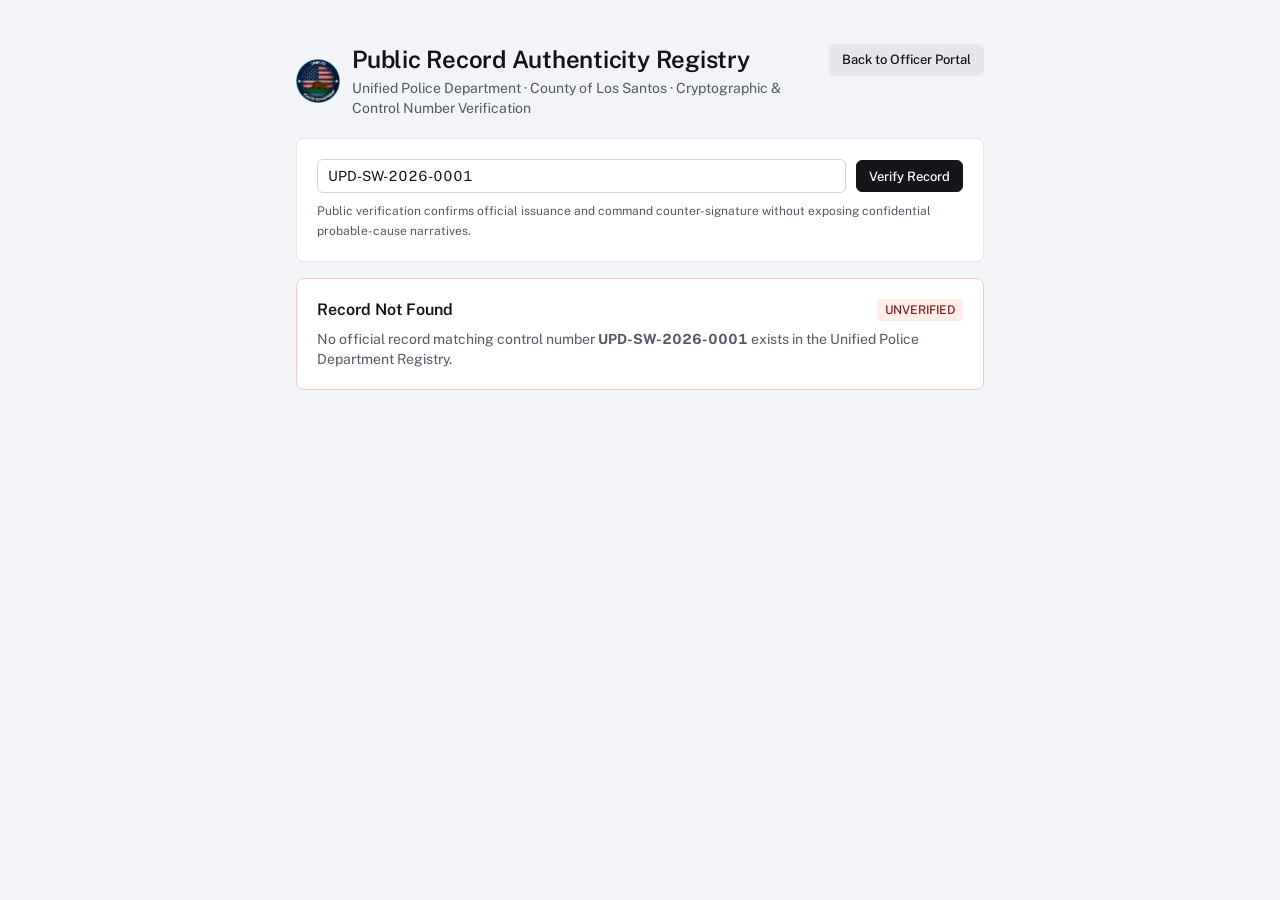
==== verify.html @ 5ce4b940 "Hide all IDs and bot IP on site UI, streamline Discord OAuth2 + discreet Command Recovery Login" ====
<!DOCTYPE html>
<html lang="en">
<head>
  <meta charset="UTF-8" />
  <meta name="viewport" content="width=device-width, initial-scale=1.0" />
  <title>UPD Official Record Verification — Public Registry</title>
  <link rel="icon" type="image/png" href="./assets/opacidade2.png" />
  <link rel="stylesheet" href="./style.css" />
  <script src="./config.js"></script>
</head>
<body>
  <main class="canvas" style="max-width:760px;margin:0 auto;padding-top:44px;">
    <div class="page-header">
      <div style="display:flex;align-items:center;gap:12px;">
        <img src="./assets/opacidade2.png" alt="UPD Crest" style="width:44px;height:44px;" />
        <div>
          <h1 class="page-title">Public Record Authenticity Registry</h1>
          <p class="page-sub">Unified Police Department · County of Los Santos · Cryptographic & Control Number Verification</p>
        </div>
      </div>
      <a class="btn btn-secondary" href="./index.html">Back to Officer Portal</a>
    </div>

    <section class="panel">
      <form id="verify-form" style="display:flex;gap:10px;align-items:center;">
        <input
          class="input mono"
          id="verify-input"
          placeholder="Enter Control Number (e.g., UPD-SW-2026-0001 or UPD-FQ-2026-0001)"
          required
        />
        <button class="btn btn-primary" type="submit">Verify Record</button>
      </form>
      <div style="margin-top:8px;font-size:12px;color:var(--muted);">
        Public verification confirms official issuance and command counter-signature without exposing confidential probable-cause narratives.
      </div>
    </section>

    <div id="verify-result"></div>
  </main>

  <script type="module">
    import { fetchPublicVerifyRecord } from "./api.js";

    const input = document.getElementById("verify-input");
    const resultBox = document.getElementById("verify-result");

    function esc(s) {
      return String(s ?? "").replace(/&/g, "&amp;").replace(/</g, "&lt;").replace(/>/g, "&gt;");
    }

    async function runVerification(ctrlNo) {
      const code = (ctrlNo || "").trim().toUpperCase();
      if (!code) return;
      input.value = code;

      const rec = await fetchPublicVerifyRecord(code);

      if (!rec) {
        resultBox.innerHTML = `
          <section class="panel" style="border-color:#f8c6c0;">
            <div style="display:flex;align-items:center;justify-content:space-between;margin-bottom:8px;">
              <h2 class="panel-title">Record Not Found</h2>
              <span class="pill pill-rejected">UNVERIFIED</span>
            </div>
            <p style="margin:0;color:var(--muted);">
              No official record matching control number <strong class="mono">${esc(code)}</strong> exists in the Unified Police Department Registry.
            </p>
          </section>
        `;
        return;
      }

      const isValid = rec.status === "APPROVED";
      resultBox.innerHTML = `
        <section class="panel">
          <div class="panel-header">
            <div style="display:flex;align-items:center;gap:12px;">
              <img src="./assets/selo.png" alt="Official Seal" style="width:52px;height:52px;" />
              <div>
                <h2 class="panel-title mono">${esc(rec.control_no)}</h2>
                <div class="panel-sub">${esc(rec.document_title)}</div>
              </div>
            </div>
            <span class="pill ${isValid ? "pill-approved" : "pill-revoked"}">
              ${isValid ? "VALID · AUTHENTICATED" : esc(rec.status)}
            </span>
          </div>

          <table class="data-table">
            <tbody>
              <tr>
                <th style="width:210px;">Control Number</th>
                <td class="mono" style="font-weight:600;">${esc(rec.control_no)}</td>
              </tr>
              <tr>
                <th>Document Classification</th>
                <td>${rec.category === "doj" ? "DOJ Judicial Filing (Superior Court)" : "Internal Departmental Certification"}</td>
              </tr>
              <tr>
                <th>Submitting / Affiant Officer</th>
                <td>${esc(rec.issued_by)}</td>
              </tr>
              <tr>
                <th>Approving Command Authority</th>
                <td>${esc(rec.approved_by)}</td>
              </tr>
              <tr>
                <th>Timestamp of Authentication</th>
                <td class="mono">${esc((rec.approved_at || "").slice(0, 19).replace("T", " "))} UTC</td>
              </tr>
              ${
                rec.revocation_note
                  ? `<tr><th>Revocation Notice</th><td style="color:var(--negative);font-weight:600;">${esc(rec.revocation_note)}</td></tr>`
                  : ""
              }
            </tbody>
          </table>
        </section>
      `;
    }

    document.getElementById("verify-form").addEventListener("submit", e => {
      e.preventDefault();
      runVerification(input.value);
    });

    const params = new URLSearchParams(window.location.search);
    const initialNo = params.get("n") || "UPD-SW-2026-0001";
    runVerification(initialNo);
  </script>
</body>
</html>
---- style.css ----
@import url('https://fonts.googleapis.com/css2?family=Mrs+Saint+Delafield&family=Newsreader:ital,opsz,wght@0,6..72,400;0,6..72,600;1,6..72,400&family=Public+Sans:wght@400;500;600;700&display=swap');

:root {
  --ground: #f2f4f7;
  --surface: #ffffff;
  --raised: #f8f9fb;
  --active: #e6e9ef;
  --border: #e5e7eb;
  --rule: #eff1f5;
  --control: #cfd5df;
  --text: #111317;
  --muted: #525866;
  --faint: #646b78;
  --primary: #141619;
  --accent: #1d5fbf;
  --navy: #111e38;
  --gold: #8c6d1f;
  --pen: #0e2954;
  --positive: #1f6f46;
  --pill-positive-bg: #dcfae5;
  --pill-positive-ink: #04250e;
  --negative: #b91c1c;
  --pill-negative-bg: #ffedea;
  --pill-negative-ink: #7f1d1d;
  --pill-warning-bg: #fffbeb;
  --pill-warning-ink: #78350f;
  --pill-warning-border: #fde68a;

  --radius-card: 8px;
  --radius-control: 6px;
  --radius-chip: 4px;
  --font: "Public Sans", -apple-system, BlinkMacSystemFont, "Segoe UI", sans-serif;
  --font-serif: "Newsreader", Georgia, serif;
  --font-sig: "Mrs Saint Delafield", cursive;
}

*, *::before, *::after {
  box-sizing: border-box;
}

html, body {
  margin: 0;
  padding: 0;
  background: var(--ground);
  color: var(--text);
  font-family: var(--font);
  font-size: 14px;
  line-height: 20px;
  -webkit-font-smoothing: antialiased;
  overflow-x: hidden;
}

.num, .mono {
  font-family: var(--font);
  font-variant-numeric: tabular-nums;
}

/* ─── Shell: Open Plane ───────────────────────────────────────────────────── */

.app-shell {
  display: grid;
  grid-template-columns: 244px minmax(0, 1fr);
  min-height: 100dvh;
}

.sidebar {
  background: var(--ground);
  border-right: 1px solid var(--border);
  padding: 20px 12px;
  display: flex;
  flex-direction: column;
  justify-content: space-between;
  position: sticky;
  top: 0;
  height: 100dvh;
}

.brand-switcher {
  display: flex;
  align-items: center;
  gap: 10px;
  padding: 6px 8px 16px;
  border-bottom: 1px solid var(--border);
  margin-bottom: 16px;
}

.brand-crest {
  width: 34px;
  height: 34px;
  border-radius: 50%;
  object-fit: cover;
  flex-shrink: 0;
}

.brand-meta {
  min-width: 0;
}

.brand-title {
  font-size: 14px;
  font-weight: 600;
  color: var(--text);
  line-height: 18px;
  white-space: nowrap;
  overflow: hidden;
  text-overflow: ellipsis;
}

.brand-sub {
  font-size: 12px;
  color: var(--muted);
  line-height: 16px;
}

.nav-group {
  margin-bottom: 22px;
}

.nav-group-label {
  font-size: 12px;
  font-weight: 500;
  color: var(--muted);
  padding: 0 10px 6px;
}

.nav-list {
  list-style: none;
  margin: 0;
  padding: 0;
  display: flex;
  flex-direction: column;
  gap: 2px;
}

.nav-btn {
  width: 100%;
  height: 32px;
  padding: 0 10px;
  border: 0;
  background: transparent;
  border-radius: var(--radius-control);
  color: var(--muted);
  font-family: var(--font);
  font-size: 14px;
  font-weight: 400;
  display: flex;
  align-items: center;
  justify-content: space-between;
  cursor: pointer;
  text-align: left;
}

.nav-btn-left {
  display: flex;
  align-items: center;
  gap: 10px;
  min-width: 0;
}

.nav-btn svg {
  width: 16px;
  height: 16px;
  stroke: currentColor;
  stroke-width: 1.6;
  fill: none;
  flex-shrink: 0;
}

.nav-btn:hover {
  color: var(--text);
  background: rgba(17, 19, 23, 0.04);
}

.nav-btn.active {
  background: var(--active);
  color: var(--text);
  font-weight: 500;
}

.nav-count {
  font-family: var(--font);
  font-size: 12px;
  color: var(--muted);
  font-variant-numeric: tabular-nums;
}

.sidebar-footer {
  border-top: 1px solid var(--border);
  padding-top: 14px;
  display: flex;
  flex-direction: column;
  gap: 10px;
}

.officer-card {
  background: var(--surface);
  border: 1px solid var(--border);
  border-radius: var(--radius-card);
  padding: 10px 12px;
}

.officer-card-top {
  display: flex;
  align-items: center;
  justify-content: space-between;
  gap: 6px;
}

.officer-name {
  font-size: 13px;
  font-weight: 600;
  color: var(--text);
}

.officer-rank {
  font-size: 12px;
  color: var(--muted);
}

.officer-sig-preview {
  font-family: var(--font-sig);
  font-size: 22px;
  line-height: 24px;
  color: var(--pen);
  margin-top: 4px;
  border-bottom: 1px solid var(--rule);
  padding-bottom: 2px;
}

/* ─── Mobile Top Bar ──────────────────────────────────────────────────────── */

.mobile-topbar {
  display: none;
  height: 48px;
  background: var(--ground);
  border-bottom: 1px solid var(--border);
  padding: 0 16px;
  align-items: center;
  justify-content: space-between;
  position: sticky;
  top: 0;
  z-index: 30;
}

/* ─── Canvas & Page Header ────────────────────────────────────────────────── */

.canvas {
  padding: 32px 36px 56px;
  max-width: 1280px;
  width: 100%;
}

.page-header {
  display: flex;
  align-items: flex-start;
  justify-content: space-between;
  gap: 16px;
  margin-bottom: 20px;
}

.page-title {
  margin: 0;
  font-size: 24px;
  font-weight: 600;
  line-height: 30px;
  letter-spacing: -0.01em;
  color: var(--text);
}

.page-sub {
  margin: 4px 0 0;
  font-size: 14px;
  color: var(--muted);
}

.header-actions {
  display: flex;
  align-items: center;
  gap: 8px;
  flex-shrink: 0;
}

/* ─── Buttons & Controls ──────────────────────────────────────────────────── */

.btn {
  height: 32px;
  padding: 0 12px;
  border-radius: var(--radius-control);
  font-family: var(--font);
  font-size: 13px;
  font-weight: 500;
  border: 1px solid var(--control);
  background: var(--surface);
  color: var(--text);
  display: inline-flex;
  align-items: center;
  gap: 6px;
  cursor: pointer;
  text-decoration: none;
  white-space: nowrap;
}

.btn:hover {
  background: var(--raised);
}

.btn-primary {
  background: var(--primary);
  color: #ffffff;
  border-color: var(--primary);
}

.btn-primary:hover {
  background: #262a30;
}

.btn-secondary {
  background: #e5e7eb;
  color: var(--text);
  border-color: transparent;
}

.btn-secondary:hover {
  background: #d8dce3;
}

.btn-danger {
  background: var(--pill-negative-bg);
  color: var(--pill-negative-ink);
  border-color: #f8c6c0;
}

.input, .select, .textarea {
  width: 100%;
  border: 1px solid var(--control);
  border-radius: var(--radius-control);
  background: var(--surface);
  color: var(--text);
  font-family: var(--font);
  font-size: 14px;
  padding: 6px 10px;
}

.input, .select {
  height: 34px;
}

.textarea {
  min-height: 82px;
  resize: vertical;
  line-height: 20px;
}

.input::placeholder, .textarea::placeholder {
  color: var(--faint);
}

.input:focus, .select:focus, .textarea:focus {
  outline: 2px solid var(--text);
  outline-offset: -1px;
}

/* ─── Divided KPI Strip (No Icons, No Sparklines, Honest Counts) ──────────── */

.kpi-strip {
  background: var(--surface);
  border: 1px solid var(--border);
  border-radius: var(--radius-card);
  display: grid;
  grid-template-columns: repeat(4, minmax(0, 1fr));
  margin-bottom: 20px;
}

.kpi-cell {
  padding: 16px 20px;
  border-right: 1px solid var(--border);
}

.kpi-cell:last-child {
  border-right: 0;
}

.kpi-label {
  font-size: 13px;
  color: var(--muted);
  margin-bottom: 6px;
}

.kpi-value {
  font-family: var(--font);
  font-size: 24px;
  font-weight: 500;
  line-height: 28px;
  color: var(--text);
  font-variant-numeric: tabular-nums;
}

.kpi-value.accent-data {
  color: var(--accent);
}

.kpi-caption {
  margin-top: 4px;
  font-size: 12px;
  color: var(--muted);
}

/* ─── Panels & Tables ─────────────────────────────────────────────────────── */

.grid-asymmetric {
  display: grid;
  grid-template-columns: minmax(0, 7fr) minmax(0, 5fr);
  gap: 16px;
  align-items: stretch;
}

.panel {
  background: var(--surface);
  border: 1px solid var(--border);
  border-radius: var(--radius-card);
  padding: 20px;
  margin-bottom: 16px;
  min-width: 0;
}

.panel-header {
  display: flex;
  align-items: center;
  justify-content: space-between;
  flex-wrap: wrap;
  gap: 12px;
  margin-bottom: 14px;
}

.panel-title {
  margin: 0;
  font-size: 16px;
  font-weight: 600;
  color: var(--text);
}

.panel-sub {
  font-size: 13px;
  color: var(--muted);
}

.table-wrap {
  width: 100%;
  overflow-x: auto;
}

.data-table {
  width: 100%;
  border-collapse: collapse;
  font-size: 14px;
}

.data-table th {
  text-align: left;
  font-size: 12px;
  font-weight: 500;
  color: var(--muted);
  padding: 8px 10px;
  border-bottom: 1px solid var(--border);
  white-space: nowrap;
}

.data-table td {
  padding: 11px 10px;
  border-bottom: 1px solid var(--rule);
  color: var(--text);
  vertical-align: middle;
}

.data-table tr:last-child td {
  border-bottom: 0;
}

.data-table th.num, .data-table td.num {
  text-align: right;
  font-family: var(--font);
  font-variant-numeric: tabular-nums;
}

/* ─── Status Pills (4.5:1 Contrast) ───────────────────────────────────────── */

.pill {
  display: inline-flex;
  align-items: center;
  height: 22px;
  padding: 0 8px;
  border-radius: var(--radius-chip);
  font-size: 12px;
  font-weight: 500;
  white-space: nowrap;
}

.pill-approved {
  background: var(--pill-positive-bg);
  color: var(--pill-positive-ink);
}

.pill-pending {
  background: var(--pill-warning-bg);
  color: var(--pill-warning-ink);
  border: 1px solid var(--pill-warning-border);
}

.pill-rejected, .pill-revoked {
  background: var(--pill-negative-bg);
  color: var(--pill-negative-ink);
}

.pill-neutral {
  background: var(--active);
  color: var(--text);
}

/* ─── Signature Element: Split Composer + Live US-Letter Sheet ────────────── */

.composer-layout {
  display: grid;
  grid-template-columns: minmax(340px, 5fr) minmax(420px, 7fr);
  gap: 20px;
  align-items: start;
}

.field-group {
  margin-bottom: 14px;
}

.field-label {
  display: flex;
  justify-content: space-between;
  font-size: 13px;
  font-weight: 500;
  color: var(--text);
  margin-bottom: 6px;
}

.field-hint {
  font-size: 12px;
  color: var(--muted);
  font-weight: 400;
}

.sheet-stage {
  background: #e5e8ef;
  border: 1px solid var(--border);
  border-radius: var(--radius-card);
  padding: 20px;
  position: sticky;
  top: 20px;
}

.sheet-toolbar {
  display: flex;
  align-items: center;
  justify-content: space-between;
  margin-bottom: 12px;
  font-size: 12px;
  color: var(--muted);
}

/* Faithful US-Letter Official Sheet Live Replica */
.us-letter-sheet {
  background: #fcfbf7;
  color: #141619;
  border: 2px solid var(--navy);
  padding: 4px;
  position: relative;
  overflow: hidden;
  font-family: var(--font-serif);
}

.us-letter-inner {
  border: 1px solid var(--gold);
  padding: 22px 24px 18px;
  position: relative;
  min-height: 690px;
  display: flex;
  flex-direction: column;
  justify-content: space-between;
}

.sheet-watermark {
  position: absolute;
  top: 50%;
  left: 50%;
  width: 280px;
  height: 280px;
  transform: translate(-50%, -50%);
  opacity: 0.075;
  pointer-events: none;
  z-index: 0;
}

.sheet-draft-stamp {
  position: absolute;
  top: 46%;
  left: 50%;
  transform: translate(-50%, -50%) rotate(-32deg);
  font-family: var(--font);
  font-size: 28px;
  font-weight: 700;
  color: rgba(158, 27, 27, 0.13);
  white-space: nowrap;
  pointer-events: none;
  z-index: 1;
  letter-spacing: 0.04em;
}

.sheet-content {
  position: relative;
  z-index: 2;
}

.sheet-masthead {
  display: flex;
  align-items: center;
  justify-content: space-between;
  gap: 12px;
  padding-bottom: 8px;
  border-bottom: 2px solid var(--navy);
  margin-bottom: 2px;
}

.sheet-masthead-left {
  display: flex;
  align-items: center;
  gap: 10px;
}

.sheet-masthead-left img {
  width: 44px;
  height: 44px;
  object-fit: contain;
}

.sheet-dept-title {
  font-family: var(--font);
  font-size: 13px;
  font-weight: 700;
  color: var(--navy);
  line-height: 16px;
}

.sheet-dept-sub {
  font-family: var(--font);
  font-size: 10px;
  font-weight: 700;
  color: var(--gold);
  line-height: 13px;
}

.sheet-dept-juris {
  font-size: 11px;
  color: var(--muted);
}

.sheet-masthead-right {
  text-align: right;
  font-family: var(--font);
  font-size: 10px;
  line-height: 13px;
  color: var(--muted);
}

.sheet-masthead-right strong {
  color: var(--navy);
}

.sheet-gold-rule {
  height: 1px;
  background: var(--gold);
  margin-bottom: 8px;
}

.sheet-caption-box {
  background: #f3f0e6;
  border: 1px solid var(--navy);
  text-align: center;
  padding: 6px 10px;
  margin-bottom: 10px;
}

.sheet-court-line {
  font-weight: 700;
  font-size: 11px;
  color: var(--navy);
  border-bottom: 1px solid #d5d8e0;
  padding-bottom: 4px;
  margin-bottom: 4px;
  white-space: pre-line;
}

.sheet-doc-title {
  font-family: var(--font);
  font-weight: 700;
  font-size: 12.5px;
  color: var(--navy);
  white-space: pre-line;
}

.sheet-body-text {
  font-size: 12px;
  line-height: 16.5px;
  text-align: justify;
  color: #141619;
  white-space: pre-line;
}

.sheet-sig-box {
  position: relative;
  z-index: 2;
  margin-top: 16px;
  background: #faf8f1;
  border: 1px solid #cfd5df;
  padding: 10px 12px;
  display: grid;
  grid-template-columns: 1fr 110px 1fr;
  align-items: end;
  gap: 8px;
  text-align: center;
}

.sheet-sig-role {
  font-family: var(--font);
  font-size: 9px;
  font-weight: 700;
  color: var(--muted);
}

.sheet-sig-cursive {
  font-family: var(--font-sig);
  font-size: 26px;
  line-height: 28px;
  color: var(--pen);
  min-height: 28px;
}

.sheet-sig-line {
  border-top: 1px solid var(--navy);
  margin: 2px auto 3px;
  width: 88%;
}

.sheet-sig-name {
  font-family: var(--font);
  font-size: 10px;
  font-weight: 700;
  color: var(--navy);
}

.sheet-sig-meta {
  font-size: 10px;
  color: #141619;
}

.sheet-seal-col img {
  width: 74px;
  height: 74px;
  object-fit: contain;
  display: block;
  margin: 0 auto 2px;
}

.sheet-seal-caption {
  font-family: var(--font);
  font-size: 8px;
  font-weight: 700;
  color: var(--gold);
}

.sheet-footer-bar {
  position: relative;
  z-index: 2;
  border-top: 1px solid var(--navy);
  margin-top: 10px;
  padding-top: 6px;
  display: flex;
  justify-content: space-between;
  align-items: center;
  font-family: var(--font);
  font-size: 9.5px;
  color: var(--muted);
}

/* ─── Notice Banner ───────────────────────────────────────────────────────── */

.notice-bar {
  background: var(--pill-warning-bg);
  border: 1px solid var(--pill-warning-border);
  color: var(--pill-warning-ink);
  border-radius: var(--radius-control);
  padding: 8px 12px;
  font-size: 13px;
  margin-bottom: 16px;
  display: flex;
  align-items: center;
  justify-content: space-between;
  gap: 12px;
}

/* ─── Responsive Breakpoints ──────────────────────────────────────────────── */

@media (max-width: 1080px) {
  .composer-layout, .grid-asymmetric {
    grid-template-columns: 1fr;
  }
  .sheet-stage {
    position: static;
  }
}

@media (max-width: 768px) {
  .app-shell {
    grid-template-columns: 1fr;
  }
  .mobile-topbar {
    display: flex;
  }
  .sidebar {
    display: none;
    position: fixed;
    inset: 48px 0 0 0;
    width: 100%;
    height: calc(100dvh - 48px);
    z-index: 40;
    background: var(--ground);
  }
  .sidebar.open {
    display: flex;
  }
  .canvas {
    padding: 20px 16px 40px;
  }
  .kpi-strip {
    grid-template-columns: repeat(2, minmax(0, 1fr));
  }
  .kpi-cell:nth-child(2) {
    border-right: 0;
  }
  .kpi-cell:nth-child(1), .kpi-cell:nth-child(2) {
    border-bottom: 1px solid var(--border);
  }
  .page-header {
    flex-direction: column;
    align-items: flex-start;
  }
  .page-title {
    font-size: 20px;
    line-height: 26px;
  }
  .header-actions {
    flex-wrap: wrap;
  }
  .sheet-sig-box {
    grid-template-columns: 1fr;
  }
}
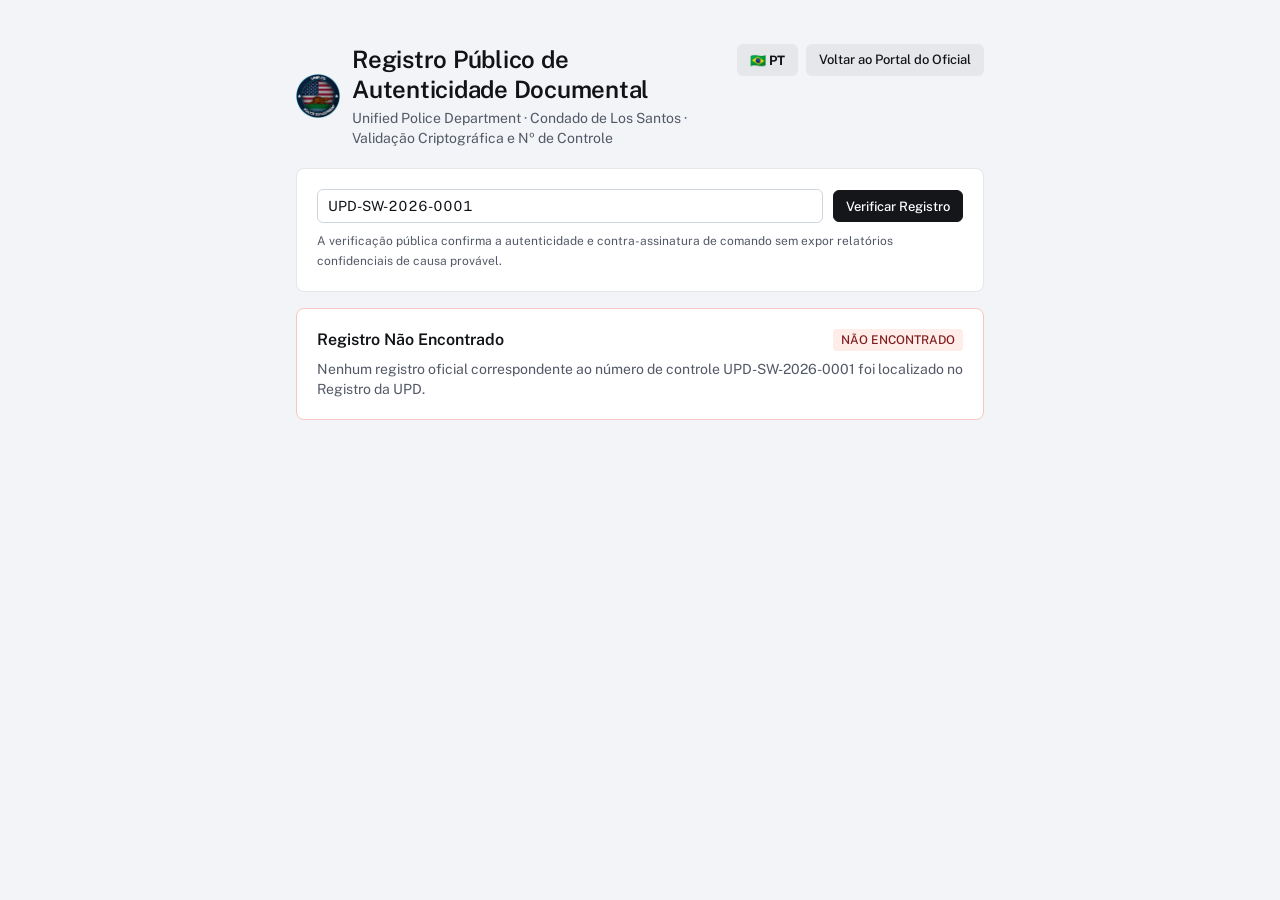
==== commit 9220ed9a: "Add full Portuguese and English bilingual toggle and bilingual document emission" ====
--- a/verify.html
+++ b/verify.html
@@ -14,11 +14,14 @@
       <div style="display:flex;align-items:center;gap:12px;">
         <img src="./assets/opacidade2.png" alt="UPD Crest" style="width:44px;height:44px;" />
         <div>
-          <h1 class="page-title">Public Record Authenticity Registry</h1>
-          <p class="page-sub">Unified Police Department · County of Los Santos · Cryptographic & Control Number Verification</p>
+          <h1 class="page-title" id="page-title">Public Record Authenticity Registry</h1>
+          <p class="page-sub" id="page-sub">Unified Police Department · County of Los Santos · Cryptographic & Control Number Verification</p>
         </div>
       </div>
-      <a class="btn btn-secondary" href="./index.html">Back to Officer Portal</a>
+      <div style="display:flex;align-items:center;gap:8px;">
+        <button class="btn btn-secondary" id="btn-verify-lang" type="button" style="font-weight:700;">🇧🇷 PT</button>
+        <a class="btn btn-secondary" id="btn-back" href="./index.html">Back to Officer Portal</a>
+      </div>
     </div>
 
     <section class="panel">
@@ -29,9 +32,9 @@
           placeholder="Enter Control Number (e.g., UPD-SW-2026-0001 or UPD-FQ-2026-0001)"
           required
         />
-        <button class="btn btn-primary" type="submit">Verify Record</button>
+        <button class="btn btn-primary" id="btn-submit-verify" type="submit">Verify Record</button>
       </form>
-      <div style="margin-top:8px;font-size:12px;color:var(--muted);">
+      <div id="verify-caption" style="margin-top:8px;font-size:12px;color:var(--muted);">
         Public verification confirms official issuance and command counter-signature without exposing confidential probable-cause narratives.
       </div>
     </section>
@@ -41,18 +44,40 @@
 
   <script type="module">
     import { fetchPublicVerifyRecord } from "./api.js";
+    import { t, getLanguage, setLanguage, UI_I18N } from "./i18n.js";
 
     const input = document.getElementById("verify-input");
     const resultBox = document.getElementById("verify-result");
+    const langBtn = document.getElementById("btn-verify-lang");
 
     function esc(s) {
       return String(s ?? "").replace(/&/g, "&amp;").replace(/</g, "&lt;").replace(/>/g, "&gt;");
     }
 
+    function updateStaticTexts() {
+      const lang = getLanguage();
+      langBtn.textContent = lang === "pt" ? "🇧🇷 PT" : "🇺🇸 EN";
+      document.getElementById("page-title").textContent = t("qrTitle");
+      document.getElementById("page-sub").textContent = t("qrSub");
+      document.getElementById("btn-back").textContent = t("backToPortal");
+      input.placeholder = t("qrPlaceholder");
+      document.getElementById("btn-submit-verify").textContent = t("btnVerify");
+      document.getElementById("verify-caption").textContent = lang === "pt"
+        ? "A verificação pública confirma a autenticidade e contra-assinatura de comando sem expor relatórios confidenciais de causa provável."
+        : "Public verification confirms official issuance and command counter-signature without exposing confidential probable-cause narratives.";
+    }
+
+    langBtn.addEventListener("click", () => {
+      setLanguage(getLanguage() === "pt" ? "en" : "pt");
+      updateStaticTexts();
+      if (input.value) runVerification(input.value);
+    });
+
     async function runVerification(ctrlNo) {
       const code = (ctrlNo || "").trim().toUpperCase();
       if (!code) return;
       input.value = code;
+      const lang = getLanguage();
 
       const rec = await fetchPublicVerifyRecord(code);
 
@@ -60,11 +85,11 @@
         resultBox.innerHTML = `
           <section class="panel" style="border-color:#f8c6c0;">
             <div style="display:flex;align-items:center;justify-content:space-between;margin-bottom:8px;">
-              <h2 class="panel-title">Record Not Found</h2>
-              <span class="pill pill-rejected">UNVERIFIED</span>
+              <h2 class="panel-title">${esc(t("recordNotFound"))}</h2>
+              <span class="pill pill-rejected">${lang === "pt" ? "NÃO ENCONTRADO" : "UNVERIFIED"}</span>
             </div>
             <p style="margin:0;color:var(--muted);">
-              No official record matching control number <strong class="mono">${esc(code)}</strong> exists in the Unified Police Department Registry.
+              ${esc(t("notFoundDesc", { code }))}
             </p>
           </section>
         `;
@@ -83,35 +108,35 @@
               </div>
             </div>
             <span class="pill ${isValid ? "pill-approved" : "pill-revoked"}">
-              ${isValid ? "VALID · AUTHENTICATED" : esc(rec.status)}
+              ${isValid ? esc(t("verifiedValid")) : esc(rec.status)}
             </span>
           </div>
 
           <table class="data-table">
             <tbody>
               <tr>
-                <th style="width:210px;">Control Number</th>
+                <th style="width:210px;">${lang === "pt" ? "Nº de Controle" : "Control Number"}</th>
                 <td class="mono" style="font-weight:600;">${esc(rec.control_no)}</td>
               </tr>
               <tr>
-                <th>Document Classification</th>
-                <td>${rec.category === "doj" ? "DOJ Judicial Filing (Superior Court)" : "Internal Departmental Certification"}</td>
+                <th>${lang === "pt" ? "Classificação do Registro" : "Document Classification"}</th>
+                <td>${rec.category === "doj" ? (lang === "pt" ? "Processo Judicial DOJ (Tribunal Superior)" : "DOJ Judicial Filing (Superior Court)") : (lang === "pt" ? "Certificação Departamental Interna" : "Internal Departmental Certification")}</td>
               </tr>
               <tr>
-                <th>Submitting / Affiant Officer</th>
+                <th>${lang === "pt" ? "Oficial Requerente / Emissor" : "Submitting / Affiant Officer"}</th>
                 <td>${esc(rec.issued_by)}</td>
               </tr>
               <tr>
-                <th>Approving Command Authority</th>
+                <th>${lang === "pt" ? "Autoridade de Comando Responsável" : "Approving Command Authority"}</th>
                 <td>${esc(rec.approved_by)}</td>
               </tr>
               <tr>
-                <th>Timestamp of Authentication</th>
+                <th>${lang === "pt" ? "Data e Hora da Autenticação" : "Timestamp of Authentication"}</th>
                 <td class="mono">${esc((rec.approved_at || "").slice(0, 19).replace("T", " "))} UTC</td>
               </tr>
               ${
                 rec.revocation_note
-                  ? `<tr><th>Revocation Notice</th><td style="color:var(--negative);font-weight:600;">${esc(rec.revocation_note)}</td></tr>`
+                  ? `<tr><th>${lang === "pt" ? "Aviso de Revogação" : "Revocation Notice"}</th><td style="color:var(--negative);font-weight:600;">${esc(rec.revocation_note)}</td></tr>`
                   : ""
               }
             </tbody>
@@ -125,6 +150,7 @@
       runVerification(input.value);
     });
 
+    updateStaticTexts();
     const params = new URLSearchParams(window.location.search);
     const initialNo = params.get("n") || "UPD-SW-2026-0001";
     runVerification(initialNo);
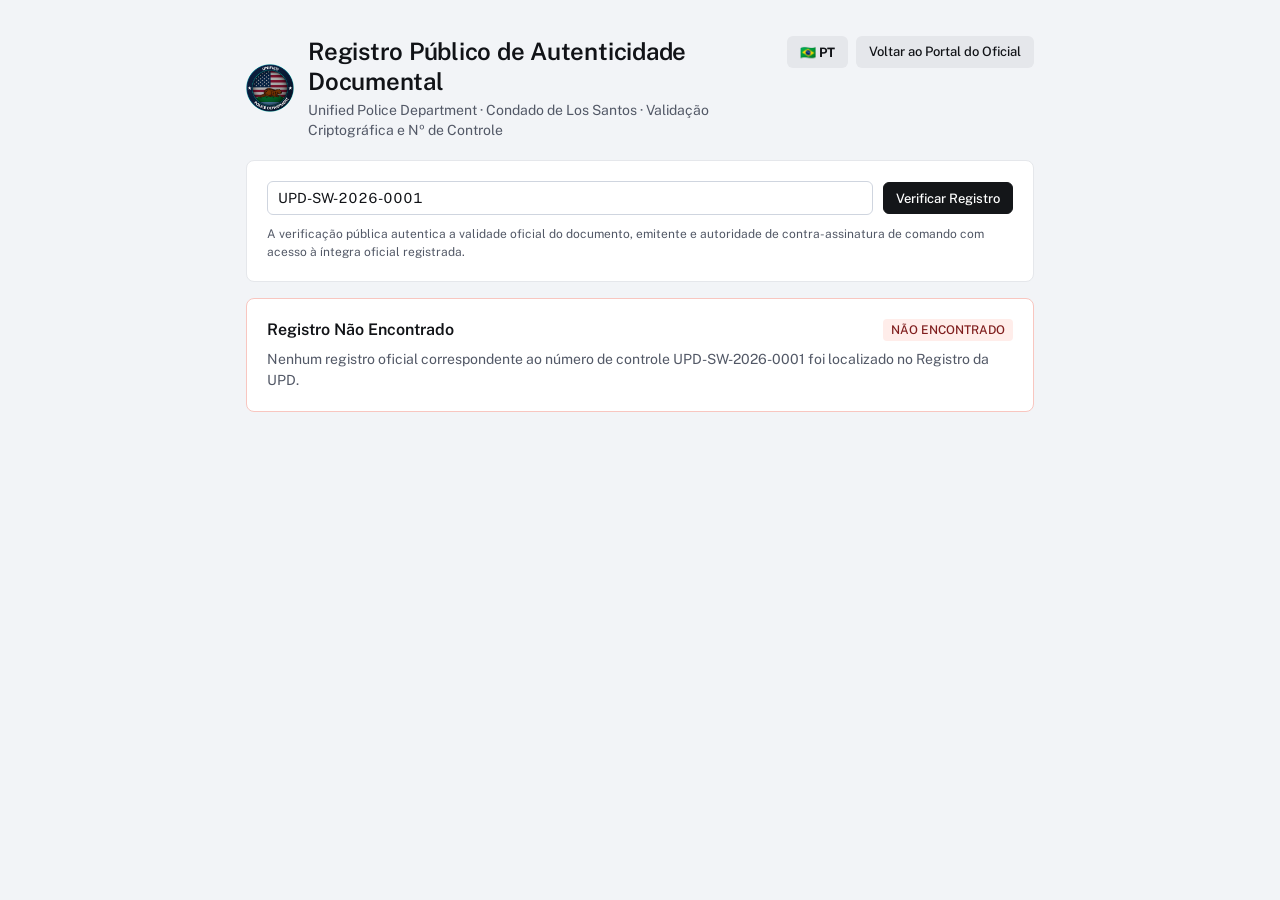
==== commit 50bd1acd: "feat: show full document HTML sheet in verify.html and render full verification URL in document foot" ====
--- a/verify.html
+++ b/verify.html
@@ -1,5 +1,5 @@
 <!DOCTYPE html>
-<html lang="en">
+<html lang="pt-BR">
 <head>
   <meta charset="UTF-8" />
   <meta name="viewport" content="width=device-width, initial-scale=1.0" />
@@ -7,12 +7,83 @@
   <link rel="icon" type="image/png" href="./assets/opacidade2.png" />
   <link rel="stylesheet" href="./style.css" />
   <script src="./config.js"></script>
+  <style>
+    @media print {
+      body {
+        background: #ffffff !important;
+        padding: 0 !important;
+        margin: 0 !important;
+      }
+      .no-print,
+      .page-header,
+      #verify-search-panel,
+      .verify-actions-bar,
+      #verify-caption,
+      .panel-summary-only {
+        display: none !important;
+      }
+      .canvas {
+        max-width: 100% !important;
+        margin: 0 !important;
+        padding: 0 !important;
+      }
+      .sheet-stage-verify {
+        display: block !important;
+        padding: 0 !important;
+        margin: 0 !important;
+      }
+      .us-letter-sheet {
+        box-shadow: none !important;
+        border: 1px solid #111e38 !important;
+        margin: 0 auto !important;
+        page-break-inside: avoid !important;
+        break-inside: avoid !important;
+      }
+    }
+
+    .sheet-stage-verify {
+      display: flex;
+      justify-content: center;
+      margin-top: 24px;
+      margin-bottom: 40px;
+    }
+
+    .verify-actions-bar {
+      display: flex;
+      flex-wrap: wrap;
+      gap: 10px;
+      align-items: center;
+      justify-content: space-between;
+      margin-top: 16px;
+      padding-top: 14px;
+      border-top: 1px solid var(--border);
+    }
+
+    .doc-full-header {
+      display: flex;
+      align-items: center;
+      justify-content: space-between;
+      margin-top: 28px;
+      margin-bottom: 12px;
+    }
+
+    .doc-full-title {
+      font-size: 15px;
+      font-weight: 700;
+      letter-spacing: 0.04em;
+      text-transform: uppercase;
+      color: var(--navy);
+      display: flex;
+      align-items: center;
+      gap: 8px;
+    }
+  </style>
 </head>
 <body>
-  <main class="canvas" style="max-width:760px;margin:0 auto;padding-top:44px;">
-    <div class="page-header">
-      <div style="display:flex;align-items:center;gap:12px;">
-        <img src="./assets/opacidade2.png" alt="UPD Crest" style="width:44px;height:44px;" />
+  <main class="canvas" style="max-width:860px;margin:0 auto;padding-top:36px;padding-bottom:60px;">
+    <div class="page-header no-print">
+      <div style="display:flex;align-items:center;gap:14px;">
+        <img src="./assets/opacidade2.png" alt="UPD Crest" style="width:48px;height:48px;object-fit:contain;" />
         <div>
           <h1 class="page-title" id="page-title">Public Record Authenticity Registry</h1>
           <p class="page-sub" id="page-sub">Unified Police Department · County of Los Santos · Cryptographic & Control Number Verification</p>
@@ -24,7 +95,7 @@
       </div>
     </div>
 
-    <section class="panel">
+    <section class="panel no-print" id="verify-search-panel">
       <form id="verify-form" style="display:flex;gap:10px;align-items:center;">
         <input
           class="input mono"
@@ -34,8 +105,8 @@
         />
         <button class="btn btn-primary" id="btn-submit-verify" type="submit">Verify Record</button>
       </form>
-      <div id="verify-caption" style="margin-top:8px;font-size:12px;color:var(--muted);">
-        Public verification confirms official issuance and command counter-signature without exposing confidential probable-cause narratives.
+      <div id="verify-caption" style="margin-top:10px;font-size:12px;color:var(--muted);line-height:1.5;">
+        A verificação pública autentica a validade oficial do documento, emitente e autoridade de contra-assinatura de comando com acesso à íntegra oficial registrada.
       </div>
     </section>
 
@@ -43,15 +114,25 @@
   </main>
 
   <script type="module">
-    import { fetchPublicVerifyRecord } from "./api.js";
-    import { t, getLanguage, setLanguage, UI_I18N } from "./i18n.js";
+    import { fetchPublicVerifyRecord, store, pullSharedStore } from "./api.js?v=7";
+    import { t, getLanguage, setLanguage } from "./i18n.js?v=7";
+    import { buildLiveSheetHtml, esc, getSiteVerifyUrl } from "./sheet-renderer.js?v=7";
 
     const input = document.getElementById("verify-input");
     const resultBox = document.getElementById("verify-result");
     const langBtn = document.getElementById("btn-verify-lang");
 
-    function esc(s) {
-      return String(s ?? "").replace(/&/g, "&amp;").replace(/</g, "&lt;").replace(/>/g, "&gt;");
+    function copyToClipboard(text, btn) {
+      const orig = btn.innerHTML;
+      const done = () => {
+        btn.innerHTML = "✅ Copiado!";
+        setTimeout(() => { btn.innerHTML = orig; }, 1800);
+      };
+      if (navigator.clipboard && navigator.clipboard.writeText) {
+        navigator.clipboard.writeText(text).then(done).catch(() => window.prompt("Copie o link:", text));
+      } else {
+        window.prompt("Copie o link:", text);
+      }
     }
 
     function updateStaticTexts() {
@@ -63,8 +144,8 @@
       input.placeholder = t("qrPlaceholder");
       document.getElementById("btn-submit-verify").textContent = t("btnVerify");
       document.getElementById("verify-caption").textContent = lang === "pt"
-        ? "A verificação pública confirma a autenticidade e contra-assinatura de comando sem expor relatórios confidenciais de causa provável."
-        : "Public verification confirms official issuance and command counter-signature without exposing confidential probable-cause narratives.";
+        ? "A verificação pública autentica a validade oficial do documento, emitente e autoridade de contra-assinatura de comando com acesso à íntegra oficial registrada."
+        : "Public verification confirms official issuance and command counter-signature with full authentic judicial/administrative record rendering.";
     }
 
     langBtn.addEventListener("click", () => {
@@ -78,17 +159,30 @@
       if (!code) return;
       input.value = code;
       const lang = getLanguage();
-
-      const rec = await fetchPublicVerifyRecord(code);
+      const isPt = lang === "pt";
+
+      resultBox.innerHTML = `
+        <div style="text-align:center;padding:36px;color:var(--muted);">
+          <div style="font-weight:600;margin-bottom:6px;">${isPt ? "Consultando Registro Oficial..." : "Verifying Official Registry..."}</div>
+          <div style="font-size:12px;">Unified Police Department · Control No. ${esc(code)}</div>
+        </div>
+      `;
+
+      let rec = null;
+      try {
+        rec = await fetchPublicVerifyRecord(code);
+      } catch (err) {
+        console.warn("fetchPublicVerifyRecord error:", err);
+      }
 
       if (!rec) {
         resultBox.innerHTML = `
           <section class="panel" style="border-color:#f8c6c0;">
             <div style="display:flex;align-items:center;justify-content:space-between;margin-bottom:8px;">
               <h2 class="panel-title">${esc(t("recordNotFound"))}</h2>
-              <span class="pill pill-rejected">${lang === "pt" ? "NÃO ENCONTRADO" : "UNVERIFIED"}</span>
+              <span class="pill pill-rejected">${isPt ? "NÃO ENCONTRADO" : "UNVERIFIED"}</span>
             </div>
-            <p style="margin:0;color:var(--muted);">
+            <p style="margin:0;color:var(--muted);line-height:1.5;">
               ${esc(t("notFoundDesc", { code }))}
             </p>
           </section>
@@ -97,14 +191,42 @@
       }
 
       const isValid = rec.status === "APPROVED";
+      const fullVerifyUrl = getSiteVerifyUrl(rec.control_no);
+
+      // Renderiza a folha HTML oficial completa
+      let sheetHtml = "";
+      if (rec.template && rec.doc) {
+        sheetHtml = buildLiveSheetHtml(
+          rec.template,
+          rec.data_json || rec.doc.data_json || {},
+          {
+            issuer: {
+              rp_name: rec.doc.issuer_name,
+              badge: rec.doc.issuer_badge,
+              rank_name: rec.doc.issuer_rank,
+              division: rec.doc.issuer_division
+            },
+            approver_name: rec.doc.approver_name,
+            approver_badge: rec.doc.approver_badge,
+            approver_rank: rec.doc.approver_rank,
+            status: rec.status,
+            control_no: rec.control_no,
+            approved_at: rec.approved_at,
+            created_at: rec.doc.created_at,
+            lang: rec.lang || rec.doc.lang || "pt"
+          }
+        );
+      }
+
       resultBox.innerHTML = `
-        <section class="panel">
+        <!-- Painel de Resumo / Autenticidade -->
+        <section class="panel panel-summary-only">
           <div class="panel-header">
-            <div style="display:flex;align-items:center;gap:12px;">
-              <img src="./assets/selo.png" alt="Official Seal" style="width:52px;height:52px;" />
+            <div style="display:flex;align-items:center;gap:14px;">
+              <img src="./assets/selo.png" alt="Official Seal" style="width:54px;height:54px;object-fit:contain;" />
               <div>
-                <h2 class="panel-title mono">${esc(rec.control_no)}</h2>
-                <div class="panel-sub">${esc(rec.document_title)}</div>
+                <h2 class="panel-title mono" style="font-size:18px;">${esc(rec.control_no)}</h2>
+                <div class="panel-sub" style="font-size:13px;font-weight:600;color:var(--navy);">${esc(rec.document_title)}</div>
               </div>
             </div>
             <span class="pill ${isValid ? "pill-approved" : "pill-revoked"}">
@@ -115,34 +237,114 @@
           <table class="data-table">
             <tbody>
               <tr>
-                <th style="width:210px;">${lang === "pt" ? "Nº de Controle" : "Control Number"}</th>
-                <td class="mono" style="font-weight:600;">${esc(rec.control_no)}</td>
-              </tr>
-              <tr>
-                <th>${lang === "pt" ? "Classificação do Registro" : "Document Classification"}</th>
-                <td>${rec.category === "doj" ? (lang === "pt" ? "Processo Judicial DOJ (Tribunal Superior)" : "DOJ Judicial Filing (Superior Court)") : (lang === "pt" ? "Certificação Departamental Interna" : "Internal Departmental Certification")}</td>
-              </tr>
-              <tr>
-                <th>${lang === "pt" ? "Oficial Requerente / Emissor" : "Submitting / Affiant Officer"}</th>
+                <th style="width:230px;">${isPt ? "Nº de Controle Oficial" : "Official Control No."}</th>
+                <td class="mono" style="font-weight:700;color:var(--navy);">${esc(rec.control_no)}</td>
+              </tr>
+              <tr>
+                <th>${isPt ? "Classificação do Registro" : "Document Classification"}</th>
+                <td>${rec.category === "doj" ? (isPt ? "Processo Judicial DOJ (Tribunal Superior)" : "DOJ Judicial Filing (Superior Court)") : (isPt ? "Certificação Departamental Interna" : "Internal Departmental Certification")}</td>
+              </tr>
+              <tr>
+                <th>${isPt ? "Oficial Requerente / Emissor" : "Submitting / Affiant Officer"}</th>
                 <td>${esc(rec.issued_by)}</td>
               </tr>
               <tr>
-                <th>${lang === "pt" ? "Autoridade de Comando Responsável" : "Approving Command Authority"}</th>
-                <td>${esc(rec.approved_by)}</td>
-              </tr>
-              <tr>
-                <th>${lang === "pt" ? "Data e Hora da Autenticação" : "Timestamp of Authentication"}</th>
+                <th>${isPt ? "Autoridade de Comando Responsável" : "Approving Command Authority"}</th>
+                <td>${esc(rec.approved_by || (isPt ? "— Pendente de Aprovação —" : "— Pending Approval —"))}</td>
+              </tr>
+              <tr>
+                <th>${isPt ? "Idioma Oficial do Documento" : "Official Document Language"}</th>
+                <td>${(rec.lang || "pt") === "en" ? "🇺🇸 English (US Official Standards)" : "🇧🇷 Português (RP Americano Traduzido)"}</td>
+              </tr>
+              <tr>
+                <th>${isPt ? "Data e Hora da Autenticação" : "Timestamp of Authentication"}</th>
                 <td class="mono">${esc((rec.approved_at || "").slice(0, 19).replace("T", " "))} UTC</td>
               </tr>
+              <tr>
+                <th>${isPt ? "Link Canônico de Verificação" : "Canonical Verification URL"}</th>
+                <td class="mono" style="word-break:break-all;"><a href="${esc(fullVerifyUrl)}" style="color:var(--navy);text-decoration:underline;">${esc(fullVerifyUrl)}</a></td>
+              </tr>
+              ${
+                rec.png_url
+                  ? `<tr><th>${isPt ? "Imagem Oficial (Fivemanage)" : "Official Image (Fivemanage)"}</th><td><a href="${esc(rec.png_url)}" target="_blank" rel="noopener" class="mono" style="color:var(--accent);text-decoration:underline;word-break:break-all;">${esc(rec.png_url)}</a></td></tr>`
+                  : ""
+              }
               ${
                 rec.revocation_note
-                  ? `<tr><th>${lang === "pt" ? "Aviso de Revogação" : "Revocation Notice"}</th><td style="color:var(--negative);font-weight:600;">${esc(rec.revocation_note)}</td></tr>`
+                  ? `<tr><th>${isPt ? "Aviso de Revogação" : "Revocation Notice"}</th><td style="color:var(--negative);font-weight:600;">${esc(rec.revocation_note)}</td></tr>`
                   : ""
               }
             </tbody>
           </table>
+
+          <div class="verify-actions-bar no-print">
+            <div style="display:flex;gap:8px;flex-wrap:wrap;">
+              <button class="btn btn-primary" id="btn-print-doc" type="button">
+                🖨️ ${isPt ? "Imprimir / Salvar PDF Oficial" : "Print / Save Official PDF"}
+              </button>
+              <button class="btn btn-secondary" id="btn-copy-url" type="button">
+                📋 ${isPt ? "Copiar Link de Verificação" : "Copy Verification URL"}
+              </button>
+              ${
+                rec.png_url
+                  ? `<a class="btn btn-secondary" href="${esc(rec.png_url)}" target="_blank" rel="noopener">
+                      🖼️ ${isPt ? "Ver Imagem Fivemanage" : "View Fivemanage Image"}
+                    </a>`
+                  : ""
+              }
+            </div>
+            <div style="font-size:11px;color:var(--muted);">
+              ${isPt ? "Documento criptograficamente validado pela UPD" : "Cryptographically authenticated record"}
+            </div>
+          </div>
         </section>
+
+        <!-- Folha Oficial Completa (HTML) -->
+        ${
+          sheetHtml
+            ? `
+              <div class="doc-full-header no-print">
+                <div class="doc-full-title">
+                  <span>📄</span> ${isPt ? "Folha Oficial do Documento Registrado (HTML Completo)" : "Registered Official Document Sheet (Full HTML)"}
+                </div>
+                <div style="font-size:12px;color:var(--muted);">
+                  ${isPt ? "Padrão Oficial US Letter · 8.5 x 11 pol" : "Official US Letter Standard · 8.5 x 11 in"}
+                </div>
+              </div>
+
+              <div class="sheet-stage-verify">
+                ${sheetHtml}
+              </div>
+            `
+            : rec.png_url
+            ? `
+              <div class="doc-full-header no-print">
+                <div class="doc-full-title">
+                  <span>🖼️</span> ${isPt ? "Imagem Oficial Registrada" : "Registered Official Image"}
+                </div>
+              </div>
+              <div style="text-align:center;margin-top:16px;">
+                <img src="${esc(rec.png_url)}" alt="Official Document" style="max-width:100%;border-radius:4px;box-shadow:0 8px 24px rgba(0,0,0,0.15);" />
+              </div>
+            `
+            : ""
+        }
       `;
+
+      // Eventos dos botões de ação
+      const btnPrint = document.getElementById("btn-print-doc");
+      if (btnPrint) {
+        btnPrint.addEventListener("click", () => {
+          window.print();
+        });
+      }
+
+      const btnCopy = document.getElementById("btn-copy-url");
+      if (btnCopy) {
+        btnCopy.addEventListener("click", () => {
+          copyToClipboard(fullVerifyUrl, btnCopy);
+        });
+      }
     }
 
     document.getElementById("verify-form").addEventListener("submit", e => {
--- a/style.css
+++ b/style.css
@@ -859,3 +859,68 @@
     grid-template-columns: 1fr;
   }
 }
+
+/* ─── Print / Save-as-PDF Styles (Isolate Official US-Letter Sheet Only) ──── */
+
+@media print {
+  @page {
+    size: letter portrait;
+    margin: 6mm;
+  }
+
+  *, *::before, *::after {
+    -webkit-print-color-adjust: exact !important;
+    print-color-adjust: exact !important;
+  }
+
+  html, body {
+    background: #ffffff !important;
+    margin: 0 !important;
+    padding: 0 !important;
+  }
+
+  .mobile-topbar,
+  .sidebar,
+  .page-header,
+  .kpi-strip,
+  .grid-asymmetric,
+  .no-print,
+  .fvm-link-bar,
+  .sheet-toolbar,
+  .composer-layout > section.panel {
+    display: none !important;
+  }
+
+  .app-shell {
+    display: block !important;
+    min-height: 0 !important;
+  }
+
+  .canvas {
+    padding: 0 !important;
+    margin: 0 auto !important;
+    max-width: 100% !important;
+  }
+
+  #inspect-drawer,
+  .inspect-sheet-panel,
+  .printable-sheet-wrap,
+  .composer-layout,
+  .sheet-stage {
+    display: block !important;
+    border: 0 !important;
+    background: transparent !important;
+    padding: 0 !important;
+    margin: 0 auto !important;
+    max-width: 100% !important;
+    box-shadow: none !important;
+  }
+
+  .us-letter-sheet {
+    width: 100% !important;
+    max-width: 780px !important;
+    margin: 0 auto !important;
+    page-break-inside: avoid !important;
+    break-inside: avoid !important;
+  }
+}
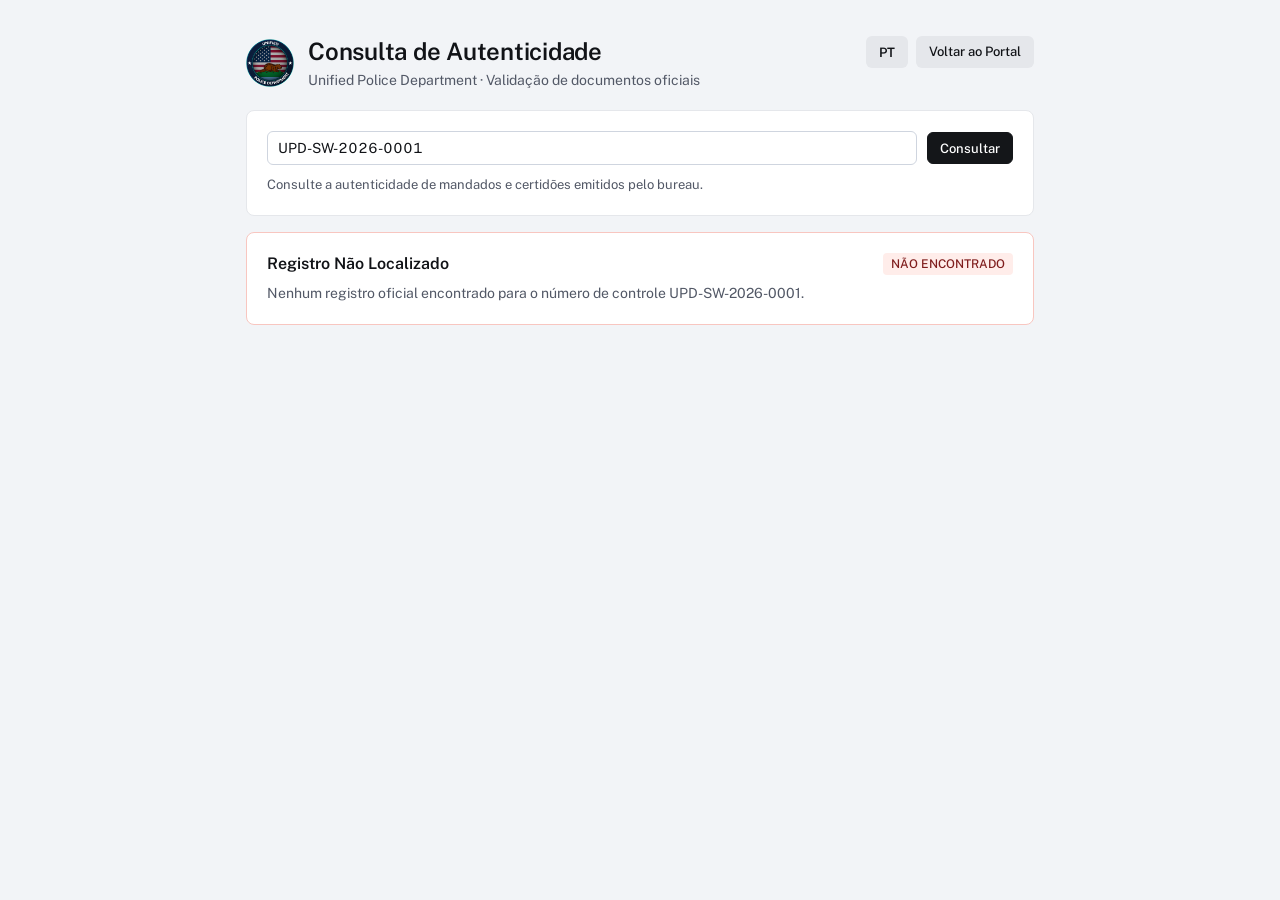
==== commit 7927ce56: "style(design): clean professional typography, zero-emoji UI and anti-slop copy overhaul" ====
--- a/verify.html
+++ b/verify.html
@@ -3,10 +3,10 @@
 <head>
   <meta charset="UTF-8" />
   <meta name="viewport" content="width=device-width, initial-scale=1.0" />
-  <title>UPD Official Record Verification — Public Registry</title>
+  <title>UPD Records Bureau · Consulta de Autenticidade</title>
   <link rel="icon" type="image/png" href="./assets/opacidade2.png" />
-  <link rel="stylesheet" href="./style.css" />
-  <script src="./config.js"></script>
+  <link rel="stylesheet" href="./style.css?v=8" />
+  <script src="./config.js?v=8"></script>
   <style>
     @media print {
       body {
@@ -33,7 +33,7 @@
         margin: 0 !important;
       }
       .us-letter-sheet {
-        box-shadow: none !important;
+        box-shadow: none !important; /* taste-skill-ignore */
         border: 1px solid #111e38 !important;
         margin: 0 auto !important;
         page-break-inside: avoid !important;
@@ -68,11 +68,9 @@
     }
 
     .doc-full-title {
-      font-size: 15px;
-      font-weight: 700;
-      letter-spacing: 0.04em;
-      text-transform: uppercase;
-      color: var(--navy);
+      font-size: 14px;
+      font-weight: 600;
+      color: var(--text);
       display: flex;
       align-items: center;
       gap: 8px;
@@ -85,13 +83,13 @@
       <div style="display:flex;align-items:center;gap:14px;">
         <img src="./assets/opacidade2.png" alt="UPD Crest" style="width:48px;height:48px;object-fit:contain;" />
         <div>
-          <h1 class="page-title" id="page-title">Public Record Authenticity Registry</h1>
-          <p class="page-sub" id="page-sub">Unified Police Department · County of Los Santos · Cryptographic & Control Number Verification</p>
+          <h1 class="page-title" id="page-title">Consulta de Autenticidade</h1>
+          <p class="page-sub" id="page-sub">Unified Police Department · Los Santos</p>
         </div>
       </div>
       <div style="display:flex;align-items:center;gap:8px;">
-        <button class="btn btn-secondary" id="btn-verify-lang" type="button" style="font-weight:700;">🇧🇷 PT</button>
-        <a class="btn btn-secondary" id="btn-back" href="./index.html">Back to Officer Portal</a>
+        <button class="btn btn-secondary" id="btn-verify-lang" type="button" style="font-weight:600;">PT</button>
+        <a class="btn btn-secondary" id="btn-back" href="./index.html">Voltar ao Portal</a>
       </div>
     </div>
 
@@ -100,13 +98,13 @@
         <input
           class="input mono"
           id="verify-input"
-          placeholder="Enter Control Number (e.g., UPD-SW-2026-0001 or UPD-FQ-2026-0001)"
+          placeholder="Nº de Controle (ex: UPD-SW-2026-0001)"
           required
         />
-        <button class="btn btn-primary" id="btn-submit-verify" type="submit">Verify Record</button>
+        <button class="btn btn-primary" id="btn-submit-verify" type="submit">Consultar</button>
       </form>
-      <div id="verify-caption" style="margin-top:10px;font-size:12px;color:var(--muted);line-height:1.5;">
-        A verificação pública autentica a validade oficial do documento, emitente e autoridade de contra-assinatura de comando com acesso à íntegra oficial registrada.
+      <div id="verify-caption" style="margin-top:10px;font-size:13px;color:var(--muted);line-height:1.5;">
+        Consulte a autenticidade de mandados e certidões emitidos pelo bureau.
       </div>
     </section>
 
@@ -114,9 +112,9 @@
   </main>
 
   <script type="module">
-    import { fetchPublicVerifyRecord, store, pullSharedStore } from "./api.js?v=7";
-    import { t, getLanguage, setLanguage } from "./i18n.js?v=7";
-    import { buildLiveSheetHtml, esc, getSiteVerifyUrl } from "./sheet-renderer.js?v=7";
+    import { fetchPublicVerifyRecord, store, pullSharedStore } from "./api.js?v=8";
+    import { t, getLanguage, setLanguage } from "./i18n.js?v=8";
+    import { buildLiveSheetHtml, esc, getSiteVerifyUrl } from "./sheet-renderer.js?v=8";
 
     const input = document.getElementById("verify-input");
     const resultBox = document.getElementById("verify-result");
@@ -125,7 +123,7 @@
     function copyToClipboard(text, btn) {
       const orig = btn.innerHTML;
       const done = () => {
-        btn.innerHTML = "✅ Copiado!";
+        btn.innerHTML = "Copiado";
         setTimeout(() => { btn.innerHTML = orig; }, 1800);
       };
       if (navigator.clipboard && navigator.clipboard.writeText) {
@@ -137,15 +135,15 @@
 
     function updateStaticTexts() {
       const lang = getLanguage();
-      langBtn.textContent = lang === "pt" ? "🇧🇷 PT" : "🇺🇸 EN";
+      langBtn.textContent = lang === "pt" ? "PT" : "EN";
       document.getElementById("page-title").textContent = t("qrTitle");
       document.getElementById("page-sub").textContent = t("qrSub");
       document.getElementById("btn-back").textContent = t("backToPortal");
       input.placeholder = t("qrPlaceholder");
       document.getElementById("btn-submit-verify").textContent = t("btnVerify");
       document.getElementById("verify-caption").textContent = lang === "pt"
-        ? "A verificação pública autentica a validade oficial do documento, emitente e autoridade de contra-assinatura de comando com acesso à íntegra oficial registrada."
-        : "Public verification confirms official issuance and command counter-signature with full authentic judicial/administrative record rendering.";
+        ? "Consulte a autenticidade de mandados e certidões emitidos pelo bureau."
+        : "Verify official warrants and certificates issued by the bureau.";
     }
 
     langBtn.addEventListener("click", () => {
@@ -163,8 +161,8 @@
 
       resultBox.innerHTML = `
         <div style="text-align:center;padding:36px;color:var(--muted);">
-          <div style="font-weight:600;margin-bottom:6px;">${isPt ? "Consultando Registro Oficial..." : "Verifying Official Registry..."}</div>
-          <div style="font-size:12px;">Unified Police Department · Control No. ${esc(code)}</div>
+          <div style="font-weight:600;margin-bottom:6px;">${isPt ? "Consultando Registro Oficial..." : "Consulting Registry..."}</div>
+          <div style="font-size:13px;">Unified Police Department · ${esc(code)}</div>
         </div>
       `;
 
@@ -180,7 +178,7 @@
           <section class="panel" style="border-color:#f8c6c0;">
             <div style="display:flex;align-items:center;justify-content:space-between;margin-bottom:8px;">
               <h2 class="panel-title">${esc(t("recordNotFound"))}</h2>
-              <span class="pill pill-rejected">${isPt ? "NÃO ENCONTRADO" : "UNVERIFIED"}</span>
+              <span class="pill pill-rejected">${isPt ? "NÃO ENCONTRADO" : "NOT FOUND"}</span>
             </div>
             <p style="margin:0;color:var(--muted);line-height:1.5;">
               ${esc(t("notFoundDesc", { code }))}
@@ -193,7 +191,6 @@
       const isValid = rec.status === "APPROVED";
       const fullVerifyUrl = getSiteVerifyUrl(rec.control_no);
 
-      // Renderiza a folha HTML oficial completa
       let sheetHtml = "";
       if (rec.template && rec.doc) {
         sheetHtml = buildLiveSheetHtml(
@@ -219,13 +216,12 @@
       }
 
       resultBox.innerHTML = `
-        <!-- Painel de Resumo / Autenticidade -->
         <section class="panel panel-summary-only">
           <div class="panel-header">
             <div style="display:flex;align-items:center;gap:14px;">
-              <img src="./assets/selo.png" alt="Official Seal" style="width:54px;height:54px;object-fit:contain;" />
+              <img src="./assets/selo.png" alt="Official Seal" style="width:52px;height:52px;object-fit:contain;" />
               <div>
-                <h2 class="panel-title mono" style="font-size:18px;">${esc(rec.control_no)}</h2>
+                <h2 class="panel-title mono" style="font-size:17px;">${esc(rec.control_no)}</h2>
                 <div class="panel-sub" style="font-size:13px;font-weight:600;color:var(--navy);">${esc(rec.document_title)}</div>
               </div>
             </div>
@@ -237,36 +233,36 @@
           <table class="data-table">
             <tbody>
               <tr>
-                <th style="width:230px;">${isPt ? "Nº de Controle Oficial" : "Official Control No."}</th>
-                <td class="mono" style="font-weight:700;color:var(--navy);">${esc(rec.control_no)}</td>
-              </tr>
-              <tr>
-                <th>${isPt ? "Classificação do Registro" : "Document Classification"}</th>
-                <td>${rec.category === "doj" ? (isPt ? "Processo Judicial DOJ (Tribunal Superior)" : "DOJ Judicial Filing (Superior Court)") : (isPt ? "Certificação Departamental Interna" : "Internal Departmental Certification")}</td>
-              </tr>
-              <tr>
-                <th>${isPt ? "Oficial Requerente / Emissor" : "Submitting / Affiant Officer"}</th>
+                <th style="width:230px;">${isPt ? "Nº de Controle" : "Control No."}</th>
+                <td class="mono" style="font-weight:600;color:var(--navy);">${esc(rec.control_no)}</td>
+              </tr>
+              <tr>
+                <th>${isPt ? "Classificação" : "Classification"}</th>
+                <td>${rec.category === "doj" ? (isPt ? "Processo Judicial (DOJ)" : "Judicial Filing (DOJ)") : (isPt ? "Registro Interno (UPD)" : "Internal Record (UPD)")}</td>
+              </tr>
+              <tr>
+                <th>${isPt ? "Oficial Emissor" : "Issuing Officer"}</th>
                 <td>${esc(rec.issued_by)}</td>
               </tr>
               <tr>
-                <th>${isPt ? "Autoridade de Comando Responsável" : "Approving Command Authority"}</th>
-                <td>${esc(rec.approved_by || (isPt ? "— Pendente de Aprovação —" : "— Pending Approval —"))}</td>
-              </tr>
-              <tr>
-                <th>${isPt ? "Idioma Oficial do Documento" : "Official Document Language"}</th>
-                <td>${(rec.lang || "pt") === "en" ? "🇺🇸 English (US Official Standards)" : "🇧🇷 Português (RP Americano Traduzido)"}</td>
-              </tr>
-              <tr>
-                <th>${isPt ? "Data e Hora da Autenticação" : "Timestamp of Authentication"}</th>
+                <th>${isPt ? "Autoridade de Comando" : "Command Authority"}</th>
+                <td>${esc(rec.approved_by || (isPt ? "Pendente" : "Pending"))}</td>
+              </tr>
+              <tr>
+                <th>${isPt ? "Idioma do Documento" : "Document Language"}</th>
+                <td>${(rec.lang || "pt") === "en" ? "English" : "Português"}</td>
+              </tr>
+              <tr>
+                <th>${isPt ? "Data de Autenticação" : "Authentication Date"}</th>
                 <td class="mono">${esc((rec.approved_at || "").slice(0, 19).replace("T", " "))} UTC</td>
               </tr>
               <tr>
-                <th>${isPt ? "Link Canônico de Verificação" : "Canonical Verification URL"}</th>
+                <th>${isPt ? "Link de Verificação" : "Verification URL"}</th>
                 <td class="mono" style="word-break:break-all;"><a href="${esc(fullVerifyUrl)}" style="color:var(--navy);text-decoration:underline;">${esc(fullVerifyUrl)}</a></td>
               </tr>
               ${
                 rec.png_url
-                  ? `<tr><th>${isPt ? "Imagem Oficial (Fivemanage)" : "Official Image (Fivemanage)"}</th><td><a href="${esc(rec.png_url)}" target="_blank" rel="noopener" class="mono" style="color:var(--accent);text-decoration:underline;word-break:break-all;">${esc(rec.png_url)}</a></td></tr>`
+                  ? `<tr><th>${isPt ? "Imagem Oficial" : "Official Image"}</th><td><a href="${esc(rec.png_url)}" target="_blank" rel="noopener" class="mono" style="color:var(--accent);text-decoration:underline;word-break:break-all;">${esc(rec.png_url)}</a></td></tr>`
                   : ""
               }
               ${
@@ -280,35 +276,34 @@
           <div class="verify-actions-bar no-print">
             <div style="display:flex;gap:8px;flex-wrap:wrap;">
               <button class="btn btn-primary" id="btn-print-doc" type="button">
-                🖨️ ${isPt ? "Imprimir / Salvar PDF Oficial" : "Print / Save Official PDF"}
+                ${isPt ? "Imprimir / PDF" : "Print / PDF"}
               </button>
               <button class="btn btn-secondary" id="btn-copy-url" type="button">
-                📋 ${isPt ? "Copiar Link de Verificação" : "Copy Verification URL"}
+                ${isPt ? "Copiar Link" : "Copy Link"}
               </button>
               ${
                 rec.png_url
                   ? `<a class="btn btn-secondary" href="${esc(rec.png_url)}" target="_blank" rel="noopener">
-                      🖼️ ${isPt ? "Ver Imagem Fivemanage" : "View Fivemanage Image"}
+                      ${isPt ? "Ver Imagem" : "View Image"}
                     </a>`
                   : ""
               }
             </div>
-            <div style="font-size:11px;color:var(--muted);">
-              ${isPt ? "Documento criptograficamente validado pela UPD" : "Cryptographically authenticated record"}
+            <div style="font-size:13px;color:var(--muted);">
+              ${isPt ? "Registro autenticado e arquivado." : "Authenticated record."}
             </div>
           </div>
         </section>
 
-        <!-- Folha Oficial Completa (HTML) -->
         ${
           sheetHtml
             ? `
               <div class="doc-full-header no-print">
                 <div class="doc-full-title">
-                  <span>📄</span> ${isPt ? "Folha Oficial do Documento Registrado (HTML Completo)" : "Registered Official Document Sheet (Full HTML)"}
+                  ${isPt ? "Folha Oficial do Registro" : "Official Record Document"}
                 </div>
                 <div style="font-size:12px;color:var(--muted);">
-                  ${isPt ? "Padrão Oficial US Letter · 8.5 x 11 pol" : "Official US Letter Standard · 8.5 x 11 in"}
+                  US Letter (8.5 × 11 in)
                 </div>
               </div>
 
@@ -320,18 +315,17 @@
             ? `
               <div class="doc-full-header no-print">
                 <div class="doc-full-title">
-                  <span>🖼️</span> ${isPt ? "Imagem Oficial Registrada" : "Registered Official Image"}
+                  ${isPt ? "Imagem Oficial Registrada" : "Registered Official Image"}
                 </div>
               </div>
               <div style="text-align:center;margin-top:16px;">
-                <img src="${esc(rec.png_url)}" alt="Official Document" style="max-width:100%;border-radius:4px;box-shadow:0 8px 24px rgba(0,0,0,0.15);" />
+                <img src="${esc(rec.png_url)}" alt="Official Document" style="max-width:100%;border-radius:4px;border:1px solid var(--border);" />
               </div>
             `
             : ""
         }
       `;
 
-      // Eventos dos botões de ação
       const btnPrint = document.getElementById("btn-print-doc");
       if (btnPrint) {
         btnPrint.addEventListener("click", () => {
--- a/style.css
+++ b/style.css
@@ -1,4 +1,6 @@
 @import url('https://fonts.googleapis.com/css2?family=Mrs+Saint+Delafield&family=Newsreader:ital,opsz,wght@0,6..72,400;0,6..72,600;1,6..72,400&family=Public+Sans:wght@400;500;600;700&display=swap');
+/* Flag-only subset of Noto Color Emoji: Windows has no native flag emoji */
+@import url('https://fonts.googleapis.com/css2?family=Noto+Color+Emoji&text=%F0%9F%87%A7%F0%9F%87%B7%F0%9F%87%BA%F0%9F%87%B8&display=swap');
 
 :root {
   --ground: #f2f4f7;
@@ -47,7 +49,8 @@
   font-size: 14px;
   line-height: 20px;
   -webkit-font-smoothing: antialiased;
-  overflow-x: hidden;
+  /* clip (not hidden): hidden turns body into a scroll container and breaks the sticky sidebar */
+  overflow-x: clip;
 }
 
 .num, .mono {
@@ -59,27 +62,29 @@
 
 .app-shell {
   display: grid;
-  grid-template-columns: 244px minmax(0, 1fr);
+  grid-template-columns: 260px minmax(0, 1fr);
   min-height: 100dvh;
 }
 
 .sidebar {
   background: var(--ground);
   border-right: 1px solid var(--border);
-  padding: 20px 12px;
+  padding: 24px 20px;
   display: flex;
   flex-direction: column;
   justify-content: space-between;
   position: sticky;
   top: 0;
+  align-self: start;
   height: 100dvh;
+  overflow-y: auto;
 }
 
 .brand-switcher {
   display: flex;
   align-items: center;
   gap: 10px;
-  padding: 6px 8px 16px;
+  padding: 0 0 16px;
   border-bottom: 1px solid var(--border);
   margin-bottom: 16px;
 }
@@ -227,6 +232,13 @@
   padding-bottom: 2px;
 }
 
+
+.lang-switch .flag {
+  font-family: "Noto Color Emoji", "Apple Color Emoji", "Segoe UI Emoji", sans-serif;
+  font-size: 18px;
+  line-height: 1;
+}
+
 /* ─── Mobile Top Bar ──────────────────────────────────────────────────────── */
 
 .mobile-topbar {
@@ -564,9 +576,9 @@
 
 /* Faithful US-Letter Official Sheet Live Replica */
 .us-letter-sheet {
-  background: #fcfbf7;
+  background: #ffffff;
   color: #141619;
-  border: 2px solid var(--navy);
+  border: 1px solid var(--border);
   padding: 4px;
   position: relative;
   overflow: hidden;
@@ -574,7 +586,7 @@
 }
 
 .us-letter-inner {
-  border: 1px solid var(--gold);
+  border: 1px solid var(--border);
   padding: 22px 24px 18px;
   position: relative;
   min-height: 690px;
@@ -601,12 +613,12 @@
   left: 50%;
   transform: translate(-50%, -50%) rotate(-32deg);
   font-family: var(--font);
-  font-size: 28px;
+  font-size: 22px;
   font-weight: 700;
-  color: rgba(158, 27, 27, 0.13);
+  color: rgba(158, 27, 27, 0.16);
   white-space: nowrap;
   pointer-events: none;
-  z-index: 1;
+  z-index: 5;
   letter-spacing: 0.04em;
 }
 
@@ -639,30 +651,30 @@
 
 .sheet-dept-title {
   font-family: var(--font);
-  font-size: 13px;
+  font-size: 14px;
   font-weight: 700;
   color: var(--navy);
-  line-height: 16px;
+  line-height: 18px;
 }
 
 .sheet-dept-sub {
   font-family: var(--font);
-  font-size: 10px;
-  font-weight: 700;
-  color: var(--gold);
-  line-height: 13px;
+  font-size: 12px;
+  font-weight: 600;
+  color: var(--navy);
+  line-height: 15px;
 }
 
 .sheet-dept-juris {
-  font-size: 11px;
+  font-size: 12px;
   color: var(--muted);
 }
 
 .sheet-masthead-right {
   text-align: right;
   font-family: var(--font);
-  font-size: 10px;
-  line-height: 13px;
+  font-size: 12px;
+  line-height: 16px;
   color: var(--muted);
 }
 
@@ -672,23 +684,23 @@
 
 .sheet-gold-rule {
   height: 1px;
-  background: var(--gold);
+  background: var(--border);
   margin-bottom: 8px;
 }
 
 .sheet-caption-box {
-  background: #f3f0e6;
-  border: 1px solid var(--navy);
+  background: var(--raised);
+  border: 1px solid var(--border);
   text-align: center;
-  padding: 6px 10px;
+  padding: 8px 12px;
   margin-bottom: 10px;
 }
 
 .sheet-court-line {
   font-weight: 700;
-  font-size: 11px;
+  font-size: 12px;
   color: var(--navy);
-  border-bottom: 1px solid #d5d8e0;
+  border-bottom: 1px solid var(--border);
   padding-bottom: 4px;
   margin-bottom: 4px;
   white-space: pre-line;
@@ -697,14 +709,14 @@
 .sheet-doc-title {
   font-family: var(--font);
   font-weight: 700;
-  font-size: 12.5px;
+  font-size: 13.5px;
   color: var(--navy);
   white-space: pre-line;
 }
 
 .sheet-body-text {
-  font-size: 12px;
-  line-height: 16.5px;
+  font-size: 13px;
+  line-height: 18px;
   text-align: justify;
   color: #141619;
   white-space: pre-line;
@@ -714,8 +726,8 @@
   position: relative;
   z-index: 2;
   margin-top: 16px;
-  background: #faf8f1;
-  border: 1px solid #cfd5df;
+  background: var(--raised);
+  border: 1px solid var(--border);
   padding: 10px 12px;
   display: grid;
   grid-template-columns: 1fr 110px 1fr;
@@ -726,7 +738,7 @@
 
 .sheet-sig-role {
   font-family: var(--font);
-  font-size: 9px;
+  font-size: 12px;
   font-weight: 700;
   color: var(--muted);
 }
@@ -747,13 +759,13 @@
 
 .sheet-sig-name {
   font-family: var(--font);
-  font-size: 10px;
+  font-size: 12.5px;
   font-weight: 700;
   color: var(--navy);
 }
 
 .sheet-sig-meta {
-  font-size: 10px;
+  font-size: 12px;
   color: #141619;
 }
 
@@ -767,22 +779,22 @@
 
 .sheet-seal-caption {
   font-family: var(--font);
-  font-size: 8px;
-  font-weight: 700;
-  color: var(--gold);
+  font-size: 12px;
+  font-weight: 600;
+  color: var(--navy);
 }
 
 .sheet-footer-bar {
   position: relative;
   z-index: 2;
-  border-top: 1px solid var(--navy);
+  border-top: 1px solid var(--border);
   margin-top: 10px;
   padding-top: 6px;
   display: flex;
   justify-content: space-between;
   align-items: center;
   font-family: var(--font);
-  font-size: 9.5px;
+  font-size: 12px;
   color: var(--muted);
 }
 
@@ -823,6 +835,7 @@
   .sidebar {
     display: none;
     position: fixed;
+    padding: 20px;
     inset: 48px 0 0 0;
     width: 100%;
     height: calc(100dvh - 48px);
@@ -833,7 +846,12 @@
     display: flex;
   }
   .canvas {
-    padding: 20px 16px 40px;
+    padding: 20px 24px 40px;
+    max-width: 100%;
+    box-sizing: border-box;
+  }
+  .panel {
+    padding: 16px;
   }
   .kpi-strip {
     grid-template-columns: repeat(2, minmax(0, 1fr));
@@ -880,6 +898,7 @@
   }
 
   .mobile-topbar,
+  .lang-switch,
   .sidebar,
   .page-header,
   .kpi-strip,
@@ -913,7 +932,7 @@
     padding: 0 !important;
     margin: 0 auto !important;
     max-width: 100% !important;
-    box-shadow: none !important;
+    box-shadow: none !important; /* taste-skill-ignore */
   }
 
   .us-letter-sheet {
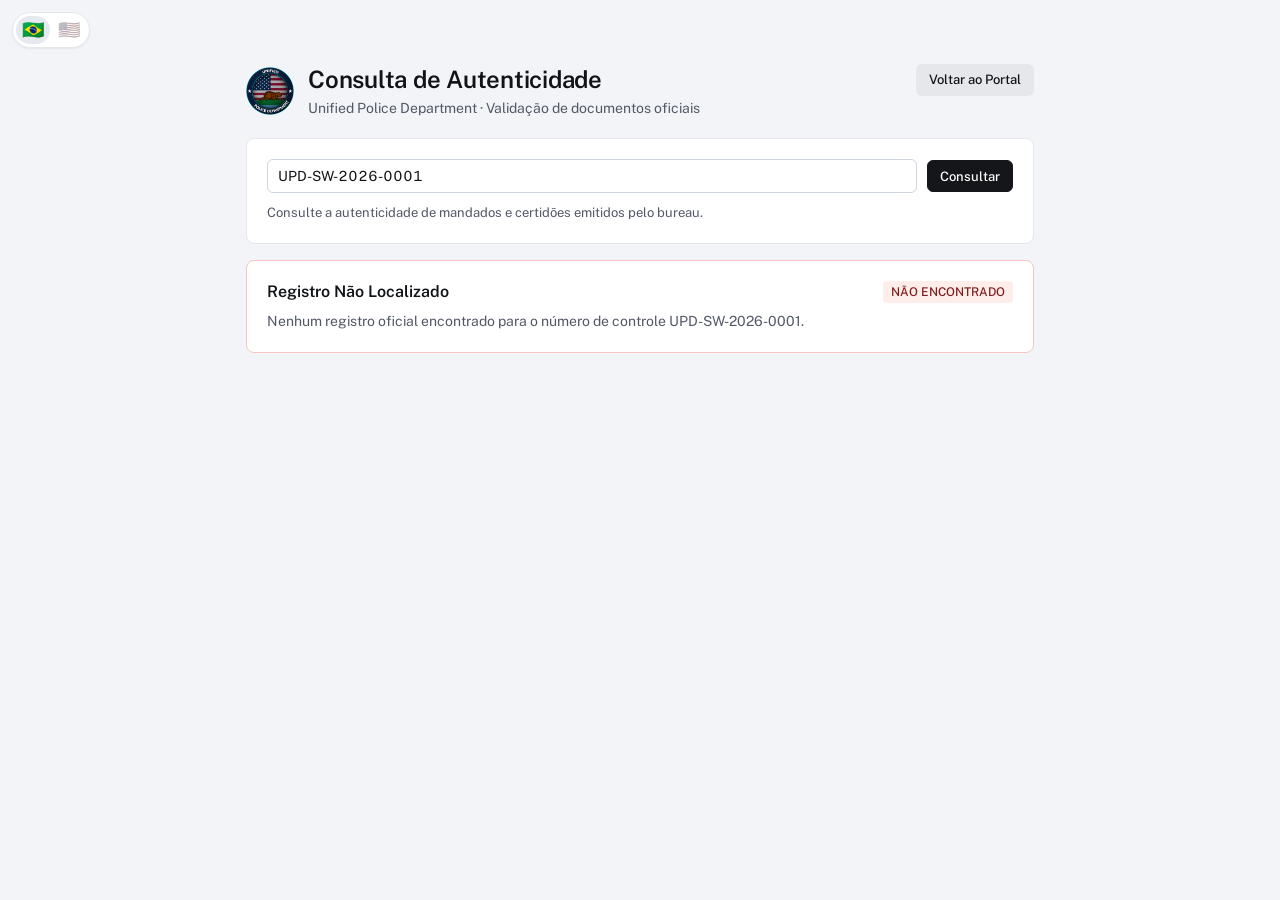
==== commit a4ab6e9c: "fix: restore single top-left flag language switch, fix PDF download button, and remove alternative l" ====
--- a/verify.html
+++ b/verify.html
@@ -78,7 +78,7 @@
   </style>
 </head>
 <body>
-  <main class="canvas" style="max-width:860px;margin:0 auto;padding-top:36px;padding-bottom:60px;">
+  <main class="canvas" style="max-width:860px;margin:0 auto;padding-top:64px;padding-bottom:60px;">
     <div class="page-header no-print">
       <div style="display:flex;align-items:center;gap:14px;">
         <img src="./assets/opacidade2.png" alt="UPD Crest" style="width:48px;height:48px;object-fit:contain;" />
@@ -88,7 +88,6 @@
         </div>
       </div>
       <div style="display:flex;align-items:center;gap:8px;">
-        <button class="btn btn-secondary" id="btn-verify-lang" type="button" style="font-weight:600;">PT</button>
         <a class="btn btn-secondary" id="btn-back" href="./index.html">Voltar ao Portal</a>
       </div>
     </div>
@@ -113,12 +112,11 @@
 
   <script type="module">
     import { fetchPublicVerifyRecord, store, pullSharedStore } from "./api.js?v=8";
-    import { t, getLanguage, setLanguage } from "./i18n.js?v=8";
+    import { t, getLanguage, setLanguage, mountLangSwitch } from "./i18n.js?v=8";
     import { buildLiveSheetHtml, esc, getSiteVerifyUrl } from "./sheet-renderer.js?v=8";
 
     const input = document.getElementById("verify-input");
     const resultBox = document.getElementById("verify-result");
-    const langBtn = document.getElementById("btn-verify-lang");
 
     function copyToClipboard(text, btn) {
       const orig = btn.innerHTML;
@@ -135,7 +133,6 @@
 
     function updateStaticTexts() {
       const lang = getLanguage();
-      langBtn.textContent = lang === "pt" ? "PT" : "EN";
       document.getElementById("page-title").textContent = t("qrTitle");
       document.getElementById("page-sub").textContent = t("qrSub");
       document.getElementById("btn-back").textContent = t("backToPortal");
@@ -146,8 +143,7 @@
         : "Verify official warrants and certificates issued by the bureau.";
     }
 
-    langBtn.addEventListener("click", () => {
-      setLanguage(getLanguage() === "pt" ? "en" : "pt");
+    mountLangSwitch(() => {
       updateStaticTexts();
       if (input.value) runVerification(input.value);
     });
--- a/style.css
+++ b/style.css
@@ -69,7 +69,7 @@
 .sidebar {
   background: var(--ground);
   border-right: 1px solid var(--border);
-  padding: 24px 20px;
+  padding: 60px 16px 20px; /* top room for the fixed .lang-switch */
   display: flex;
   flex-direction: column;
   justify-content: space-between;
@@ -232,6 +232,48 @@
   padding-bottom: 2px;
 }
 
+
+/* ─── Global Language Switch (fixed top-left) ────────────────────────────── */
+
+.lang-switch {
+  position: fixed;
+  top: 12px;
+  left: 12px;
+  z-index: 60;
+  display: inline-flex;
+  gap: 2px;
+  padding: 3px;
+  background: var(--surface);
+  border: 1px solid var(--border);
+  border-radius: 999px;
+  box-shadow: 0 1px 2px rgba(17, 19, 23, 0.06);
+}
+
+.lang-switch button {
+  width: 34px;
+  height: 28px;
+  border: 0;
+  border-radius: 999px;
+  background: transparent;
+  cursor: pointer;
+  display: flex;
+  align-items: center;
+  justify-content: center;
+  opacity: 0.45;
+  filter: grayscale(0.6);
+  transition: opacity 0.15s, filter 0.15s, background 0.15s;
+}
+
+.lang-switch button:hover {
+  opacity: 0.85;
+  filter: none;
+}
+
+.lang-switch button.active {
+  background: var(--active);
+  opacity: 1;
+  filter: none;
+}
 
 .lang-switch .flag {
   font-family: "Noto Color Emoji", "Apple Color Emoji", "Segoe UI Emoji", sans-serif;
@@ -831,11 +873,15 @@
   }
   .mobile-topbar {
     display: flex;
+    padding-left: 96px; /* room for the fixed .lang-switch */
+  }
+  .lang-switch {
+    top: 9px;
   }
   .sidebar {
     display: none;
     position: fixed;
-    padding: 20px;
+    padding: 60px 20px 20px;
     inset: 48px 0 0 0;
     width: 100%;
     height: calc(100dvh - 48px);
